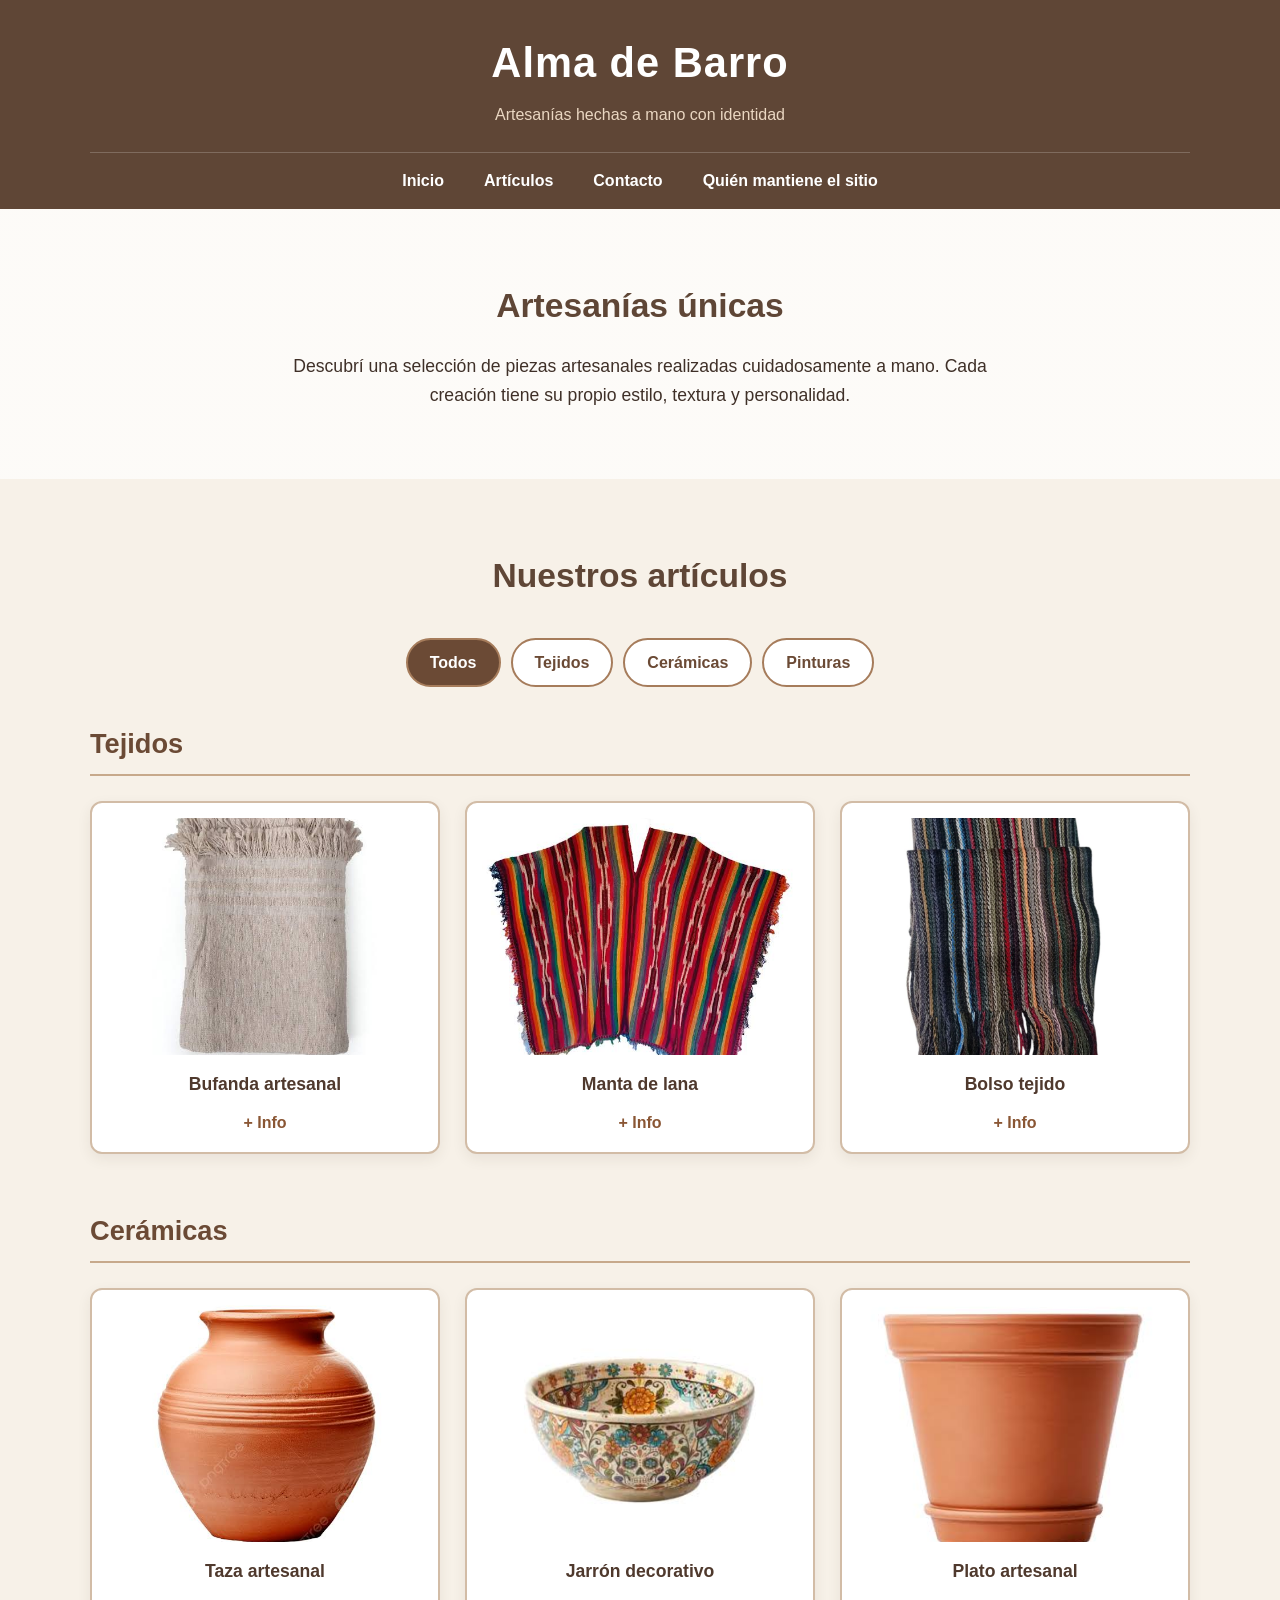
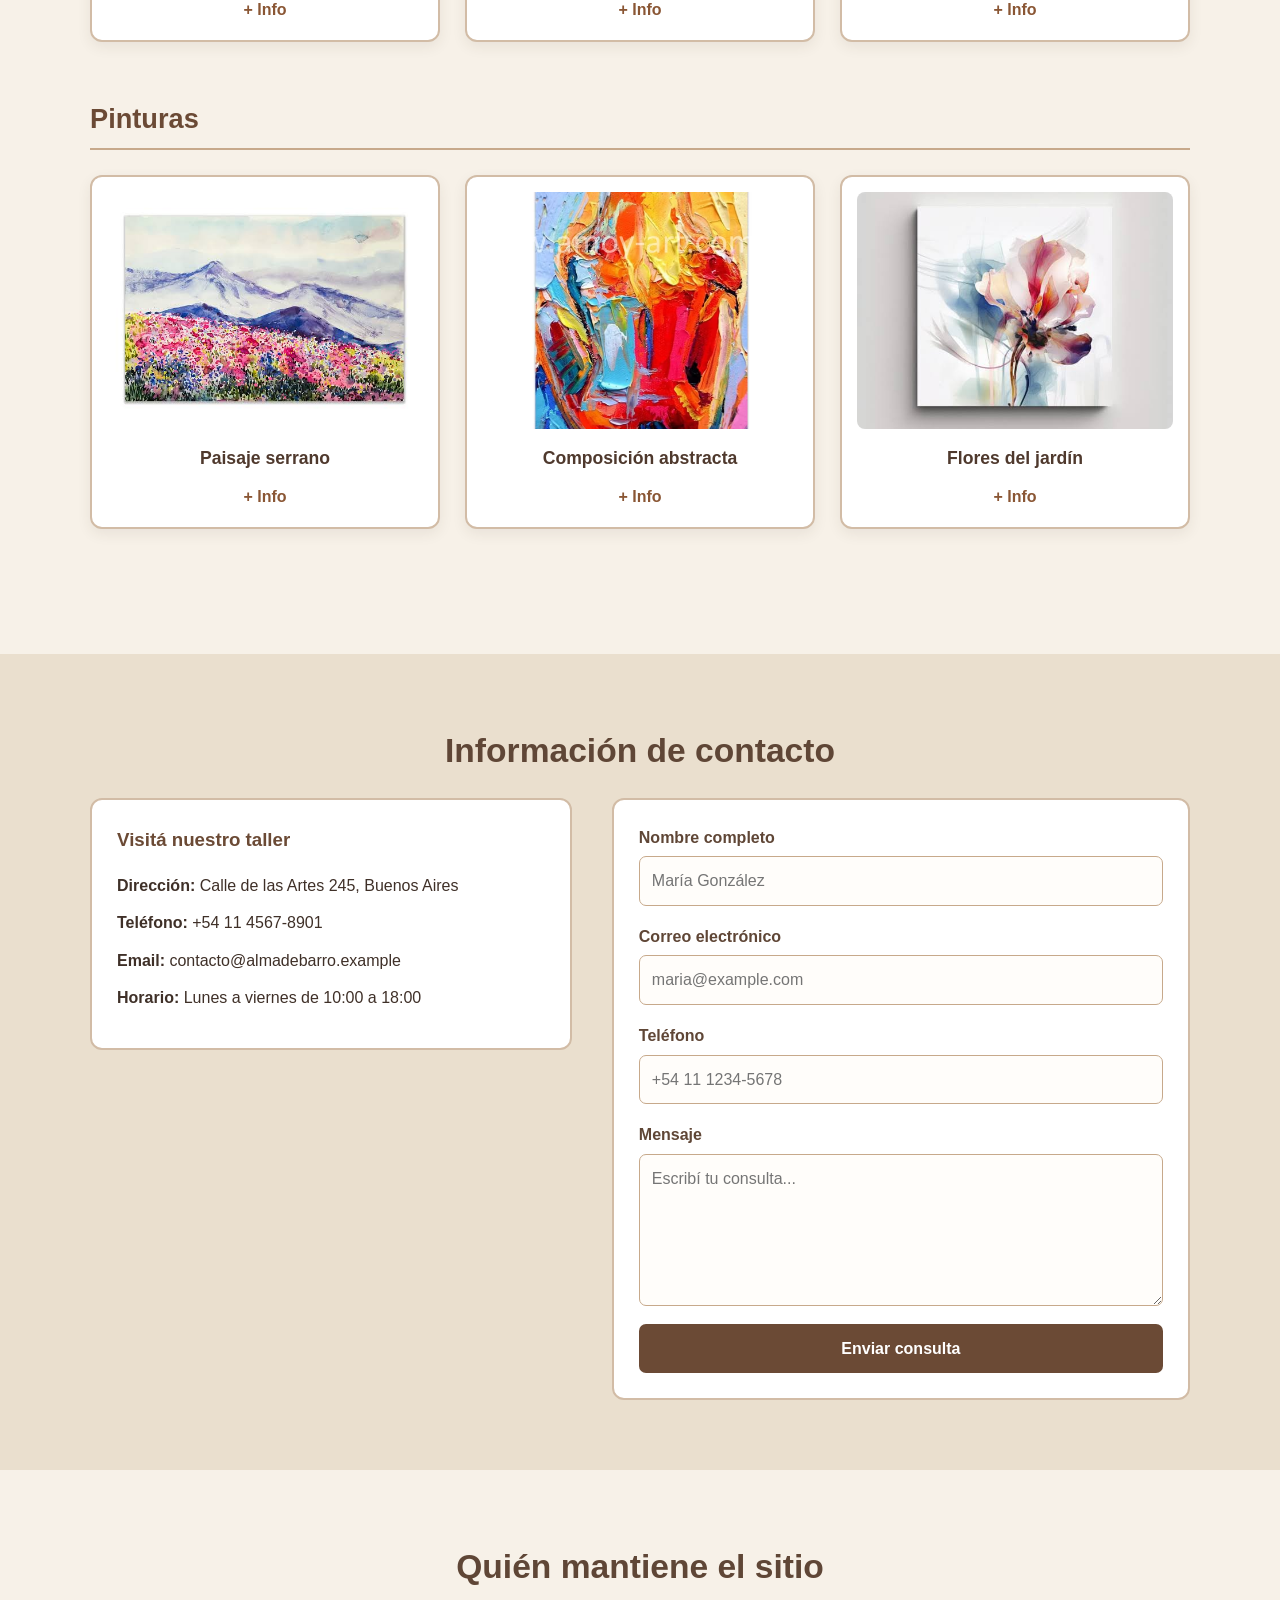
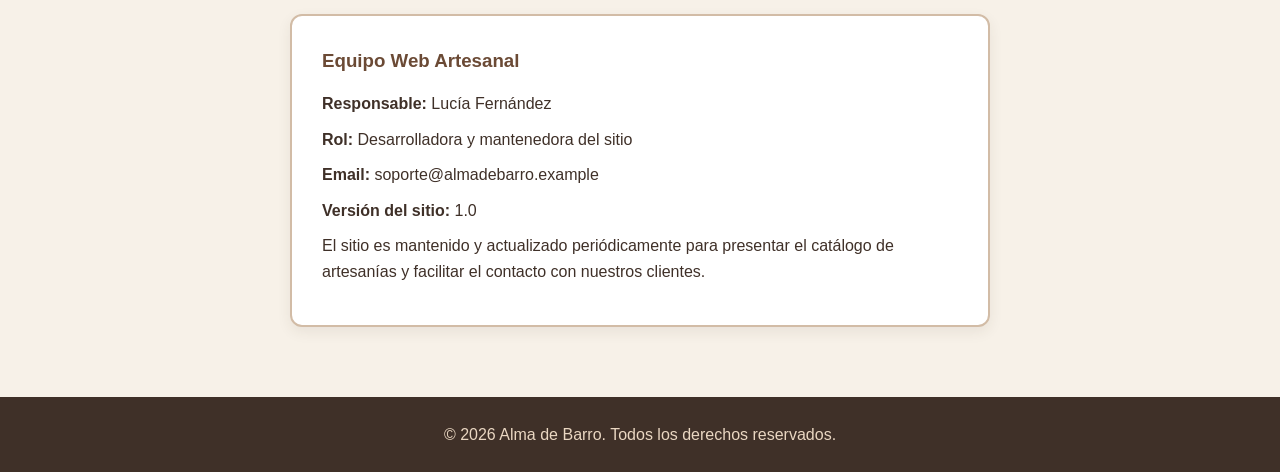
==== ChatGPT/index.html @ f94de30c "ADD: Dominio hecho con Chatgpt" ====
<!DOCTYPE html>
<html lang="es">
<head>
    <meta charset="UTF-8">
    <meta name="viewport" content="width=device-width, initial-scale=1.0">
    <meta
        name="description"
        content="Artesanías Alma de Barro - tejidos, cerámicas y pinturas artesanales."
    >
    <title>Alma de Barro | Artesanías</title>

    <!-- Hoja de estilos externa -->
    <link rel="stylesheet" href="estilosIA.css">
</head>

<body>

    <header class="encabezado">
        <div class="contenedor">
            <h1>Alma de Barro</h1>
            <p class="subtitulo">Artesanías hechas a mano con identidad</p>

            <nav class="navegacion" aria-label="Navegación principal">
                <ul>
                    <li><a href="#inicio">Inicio</a></li>
                    <li><a href="#articulos">Artículos</a></li>
                    <li><a href="#contacto">Contacto</a></li>
                    <li><a href="#mantenimiento">Quién mantiene el sitio</a></li>
                </ul>
            </nav>
        </div>
    </header>

    <main>

        <!-- INICIO -->
        <section id="inicio" class="seccion presentacion">
            <div class="contenedor">
                <h2>Artesanías únicas</h2>
                <p>
                    Descubrí una selección de piezas artesanales realizadas
                    cuidadosamente a mano. Cada creación tiene su propio estilo,
                    textura y personalidad.
                </p>
            </div>
        </section>

        <!-- ARTÍCULOS -->
        <section id="articulos" class="seccion catalogo">
            <div class="contenedor">

                <h2>Nuestros artículos</h2>

                <!-- Controles CSS -->
                <div class="selector-categorias">

                    <input
                        type="radio"
                        name="categoria"
                        id="categoria-todos"
                        checked
                    >
                    <label for="categoria-todos">Todos</label>

                    <input
                        type="radio"
                        name="categoria"
                        id="categoria-tejidos"
                    >
                    <label for="categoria-tejidos">Tejidos</label>

                    <input
                        type="radio"
                        name="categoria"
                        id="categoria-ceramicas"
                    >
                    <label for="categoria-ceramicas">Cerámicas</label>

                    <input
                        type="radio"
                        name="categoria"
                        id="categoria-pinturas"
                    >
                    <label for="categoria-pinturas">Pinturas</label>

                </div>

                <!-- TEJIDOS -->
                <div class="grupo-categoria categoria-tejidos">
                    <h3>Tejidos</h3>

                    <div class="grilla-articulos">

                        <article class="tarjeta-articulo">
                            <img
                                src="articulos/tejidos/articulo1.png"
                                alt="Bufanda artesanal tejida a mano"
                            >
                            <div class="contenido-tarjeta">
                                <h4>Bufanda artesanal</h4>
                                <a
                                    class="enlace-info"
                                    href="articulos/tejidos/articulo1.pdf"
                                    target="_blank"
                                >
                                    + Info
                                </a>
                            </div>
                        </article>

                        <article class="tarjeta-articulo">
                            <img
                                src="articulos/tejidos/articulo2.png"
                                alt="Manta artesanal tejida a mano"
                            >
                            <div class="contenido-tarjeta">
                                <h4>Manta de lana</h4>
                                <a
                                    class="enlace-info"
                                    href="articulos/tejidos/articulo2.pdf"
                                    target="_blank"
                                >
                                    + Info
                                </a>
                            </div>
                        </article>

                        <article class="tarjeta-articulo">
                            <img
                                src="articulos/tejidos/articulo3.png"
                                alt="Bolso artesanal tejido"
                            >
                            <div class="contenido-tarjeta">
                                <h4>Bolso tejido</h4>
                                <a
                                    class="enlace-info"
                                    href="articulos/tejidos/articulo3.pdf"
                                    target="_blank"
                                >
                                    + Info
                                </a>
                            </div>
                        </article>

                    </div>
                </div>

                <!-- CERÁMICAS -->
                <div class="grupo-categoria categoria-ceramicas">
                    <h3>Cerámicas</h3>

                    <div class="grilla-articulos">

                        <article class="tarjeta-articulo">
                            <img
                                src="articulos/ceramicas/articulo1.png"
                                alt="Taza de cerámica artesanal"
                            >
                            <div class="contenido-tarjeta">
                                <h4>Taza artesanal</h4>
                                <a
                                    class="enlace-info"
                                    href="articulos/ceramicas/articulo1.pdf"
                                    target="_blank"
                                >
                                    + Info
                                </a>
                            </div>
                        </article>

                        <article class="tarjeta-articulo">
                            <img
                                src="articulos/ceramicas/articulo2.png"
                                alt="Jarrón de cerámica artesanal"
                            >
                            <div class="contenido-tarjeta">
                                <h4>Jarrón decorativo</h4>
                                <a
                                    class="enlace-info"
                                    href="articulos/ceramicas/articulo2.pdf"
                                    target="_blank"
                                >
                                    + Info
                                </a>
                            </div>
                        </article>

                        <article class="tarjeta-articulo">
                            <img
                                src="articulos/ceramicas/articulo3.png"
                                alt="Plato de cerámica artesanal"
                            >
                            <div class="contenido-tarjeta">
                                <h4>Plato artesanal</h4>
                                <a
                                    class="enlace-info"
                                    href="articulos/ceramicas/articulo3.pdf"
                                    target="_blank"
                                >
                                    + Info
                                </a>
                            </div>
                        </article>

                    </div>
                </div>

                <!-- PINTURAS -->
                <div class="grupo-categoria categoria-pinturas">
                    <h3>Pinturas</h3>

                    <div class="grilla-articulos">

                        <article class="tarjeta-articulo">
                            <img
                                src="articulos/pinturas/articulo1.png"
                                alt="Pintura artesanal de paisaje"
                            >
                            <div class="contenido-tarjeta">
                                <h4>Paisaje serrano</h4>
                                <a
                                    class="enlace-info"
                                    href="articulos/pinturas/articulo1.pdf"
                                    target="_blank"
                                >
                                    + Info
                                </a>
                            </div>
                        </article>

                        <article class="tarjeta-articulo">
                            <img
                                src="articulos/pinturas/articulo2.png"
                                alt="Pintura artesanal abstracta"
                            >
                            <div class="contenido-tarjeta">
                                <h4>Composición abstracta</h4>
                                <a
                                    class="enlace-info"
                                    href="articulos/pinturas/articulo2.pdf"
                                    target="_blank"
                                >
                                    + Info
                                </a>
                            </div>
                        </article>

                        <article class="tarjeta-articulo">
                            <img
                                src="articulos/pinturas/articulo3.png"
                                alt="Pintura artesanal floral"
                            >
                            <div class="contenido-tarjeta">
                                <h4>Flores del jardín</h4>
                                <a
                                    class="enlace-info"
                                    href="articulos/pinturas/articulo3.pdf"
                                    target="_blank"
                                >
                                    + Info
                                </a>
                            </div>
                        </article>

                    </div>
                </div>

            </div>
        </section>

        <!-- CONTACTO -->
        <section id="contacto" class="seccion contacto">
            <div class="contenedor">

                <h2>Información de contacto</h2>

                <div class="contacto-contenido">

                    <div class="datos-contacto">
                        <h3>Visitá nuestro taller</h3>

                        <p>
                            <strong>Dirección:</strong>
                            Calle de las Artes 245, Buenos Aires
                        </p>

                        <p>
                            <strong>Teléfono:</strong>
                            +54 11 4567-8901
                        </p>

                        <p>
                            <strong>Email:</strong>
                            contacto@almadebarro.example
                        </p>

                        <p>
                            <strong>Horario:</strong>
                            Lunes a viernes de 10:00 a 18:00
                        </p>
                    </div>

                    <form class="formulario-contacto" action="#" method="post">

                        <div class="campo">
                            <label for="nombre">Nombre completo</label>
                            <input
                                type="text"
                                id="nombre"
                                name="nombre"
                                placeholder="María González"
                                required
                            >
                        </div>

                        <div class="campo">
                            <label for="email">Correo electrónico</label>
                            <input
                                type="email"
                                id="email"
                                name="email"
                                placeholder="maria@example.com"
                                required
                            >
                        </div>

                        <div class="campo">
                            <label for="telefono">Teléfono</label>
                            <input
                                type="tel"
                                id="telefono"
                                name="telefono"
                                placeholder="+54 11 1234-5678"
                            >
                        </div>

                        <div class="campo">
                            <label for="mensaje">Mensaje</label>
                            <textarea
                                id="mensaje"
                                name="mensaje"
                                rows="5"
                                placeholder="Escribí tu consulta..."
                                required
                            ></textarea>
                        </div>

                        <button type="submit">
                            Enviar consulta
                        </button>

                    </form>

                </div>

            </div>
        </section>

        <!-- MANTENIMIENTO -->
        <section id="mantenimiento" class="seccion mantenimiento">
            <div class="contenedor">

                <h2>Quién mantiene el sitio</h2>

                <div class="mantenimiento-card">

                    <h3>Equipo Web Artesanal</h3>

                    <p>
                        <strong>Responsable:</strong>
                        Lucía Fernández
                    </p>

                    <p>
                        <strong>Rol:</strong>
                        Desarrolladora y mantenedora del sitio
                    </p>

                    <p>
                        <strong>Email:</strong>
                        soporte@almadebarro.example
                    </p>

                    <p>
                        <strong>Versión del sitio:</strong>
                        1.0
                    </p>

                    <p>
                        El sitio es mantenido y actualizado periódicamente
                        para presentar el catálogo de artesanías y facilitar
                        el contacto con nuestros clientes.
                    </p>

                </div>

            </div>
        </section>

    </main>

    <footer class="pie">
        <div class="contenedor">
            <p>
                &copy; 2026 Alma de Barro. Todos los derechos reservados.
            </p>
        </div>
    </footer>

</body>
</html>
---- ChatGPT/estilosIA.css ----
/* =========================================================
   ESTILOS GENERALES
   ========================================================= */

* {
    box-sizing: border-box;
    margin: 0;
    padding: 0;
}

html {
    scroll-behavior: smooth;
}

body {
    font-family: Arial, Helvetica, sans-serif;
    line-height: 1.6;
    background-color: #f7f1e8;
    color: #3f3028;
}

img {
    display: block;
    width: 100%;
}

a {
    color: inherit;
}

.contenedor {
    width: min(1100px, 92%);
    margin: 0 auto;
}


/* =========================================================
   ENCABEZADO
   ========================================================= */

.encabezado {
    background: #5f4636;
    color: #ffffff;
    padding: 30px 0 0;
}

.encabezado h1 {
    font-size: 2.6rem;
    text-align: center;
    margin-bottom: 5px;
    letter-spacing: 1px;
}

.subtitulo {
    text-align: center;
    color: #ead7c2;
    margin-bottom: 25px;
}


/* =========================================================
   NAVEGACIÓN
   ========================================================= */

.navegacion {
    border-top: 1px solid rgba(255, 255, 255, 0.2);
}

.navegacion ul {
    display: flex;
    justify-content: center;
    flex-wrap: wrap;
    list-style: none;
}

.navegacion a {
    display: block;
    padding: 15px 20px;
    text-decoration: none;
    color: #ffffff;
    font-weight: bold;
    transition: background-color 0.2s ease;
}

.navegacion a:hover,
.navegacion a:focus {
    background-color: #80624d;
}


/* =========================================================
   SECCIONES
   ========================================================= */

.seccion {
    padding: 70px 0;
}

.seccion h2 {
    text-align: center;
    font-size: 2.1rem;
    margin-bottom: 20px;
    color: #5f4636;
}


/* =========================================================
   PRESENTACIÓN
   ========================================================= */

.presentacion {
    background:
        linear-gradient(
            rgba(255, 255, 255, 0.70),
            rgba(255, 255, 255, 0.70)
        );
    text-align: center;
}

.presentacion p {
    max-width: 720px;
    margin: 0 auto;
    font-size: 1.1rem;
}


/* =========================================================
   SELECTOR DE CATEGORÍAS
   ========================================================= */

.selector-categorias {
    display: flex;
    justify-content: center;
    flex-wrap: wrap;
    gap: 10px;
    margin: 35px 0;
}

.selector-categorias input {
    position: absolute;
    opacity: 0;
    pointer-events: none;
}

.selector-categorias label {
    display: inline-block;
    padding: 10px 22px;
    border: 2px solid #a67c5b;
    border-radius: 999px;
    color: #6b4a35;
    background-color: #ffffff;
    cursor: pointer;
    font-weight: bold;
    transition:
        background-color 0.2s ease,
        color 0.2s ease;
}

.selector-categorias label:hover,
.selector-categorias label:focus {
    background-color: #ead7c2;
}


/* Estado seleccionado */

#categoria-todos:checked + label,
#categoria-tejidos:checked + label,
#categoria-ceramicas:checked + label,
#categoria-pinturas:checked + label {
    background-color: #6b4a35;
    color: #ffffff;
}


/* =========================================================
   VISIBILIDAD DE CATEGORÍAS
   ========================================================= */

/*
   Por defecto se muestran todas las categorías.
*/

.grupo-categoria {
    display: block;
    margin-bottom: 55px;
}

/*
   Al elegir TEJIDOS:
   ocultamos las demás categorías.
*/

#categoria-tejidos:checked
    ~ .grupo-categoria:not(.categoria-tejidos) {
    display: none;
}

/*
   Al elegir CERÁMICAS:
   ocultamos las demás categorías.
*/

#categoria-ceramicas:checked
    ~ .grupo-categoria:not(.categoria-ceramicas) {
    display: none;
}

/*
   Al elegir PINTURAS:
   ocultamos las demás categorías.
*/

#categoria-pinturas:checked
    ~ .grupo-categoria:not(.categoria-pinturas) {
    display: none;
}


/* =========================================================
   TÍTULO DE CATEGORÍA
   ========================================================= */

.grupo-categoria h3 {
    font-size: 1.7rem;
    color: #6b4a35;
    border-bottom: 2px solid #c7a98b;
    margin-bottom: 25px;
    padding-bottom: 8px;
}


/* =========================================================
   GRILLA DE ARTÍCULOS
   ========================================================= */

.grilla-articulos {
    display: grid;
    grid-template-columns: repeat(3, 1fr);
    gap: 25px;
}


/* =========================================================
   TARJETAS
   ========================================================= */

.tarjeta-articulo {
    background-color: #ffffff;
    border: 2px solid #d2bca6;
    border-radius: 12px;
    padding: 15px;
    overflow: hidden;
    box-shadow: 0 5px 14px rgba(63, 48, 40, 0.08);
    transition:
        transform 0.2s ease,
        box-shadow 0.2s ease;
}

.tarjeta-articulo:hover {
    transform: translateY(-4px);
    box-shadow: 0 9px 20px rgba(63, 48, 40, 0.15);
}

.tarjeta-articulo img {
    aspect-ratio: 4 / 3;
    object-fit: cover;
    border-radius: 8px;
    margin-bottom: 15px;
    background-color: #eee2d4;
}

.contenido-tarjeta {
    text-align: center;
}

.contenido-tarjeta h4 {
    font-size: 1.1rem;
    margin-bottom: 12px;
    color: #4f392d;
}


/* =========================================================
   ENLACE + INFO
   ========================================================= */

.enlace-info {
    display: inline-block;
    color: #8a5634;
    font-weight: bold;
    text-decoration: none;
    border-bottom: 2px solid transparent;
}

.enlace-info:hover,
.enlace-info:focus {
    color: #5f3720;
    border-bottom-color: #5f3720;
}


/* =========================================================
   CONTACTO
   ========================================================= */

.contacto {
    background-color: #eadfce;
}

.contacto-contenido {
    display: grid;
    grid-template-columns: 1fr 1.2fr;
    gap: 40px;
    align-items: start;
}

.datos-contacto,
.formulario-contacto {
    background-color: #ffffff;
    border: 2px solid #d2bca6;
    border-radius: 12px;
    padding: 25px;
}

.datos-contacto h3 {
    margin-bottom: 18px;
    color: #6b4a35;
}

.datos-contacto p {
    margin-bottom: 12px;
}


/* =========================================================
   FORMULARIO
   ========================================================= */

.formulario-contacto {
    display: flex;
    flex-direction: column;
    gap: 18px;
}

.campo {
    display: flex;
    flex-direction: column;
}

.campo label {
    font-weight: bold;
    margin-bottom: 6px;
    color: #5f4636;
}

.campo input,
.campo textarea {
    width: 100%;
    border: 1px solid #c7a98b;
    border-radius: 7px;
    padding: 11px 12px;
    font: inherit;
    color: #3f3028;
    background-color: #fffdfa;
}

.campo input:focus,
.campo textarea:focus {
    outline: 2px solid #a67c5b;
    outline-offset: 1px;
}

.campo textarea {
    resize: vertical;
}

.formulario-contacto button {
    border: none;
    border-radius: 7px;
    padding: 12px 20px;
    background-color: #6b4a35;
    color: #ffffff;
    font: inherit;
    font-weight: bold;
    cursor: pointer;
}

.formulario-contacto button:hover,
.formulario-contacto button:focus {
    background-color: #4f392d;
}


/* =========================================================
   MANTENIMIENTO
   ========================================================= */

.mantenimiento-card {
    max-width: 700px;
    margin: 0 auto;
    background-color: #ffffff;
    border: 2px solid #d2bca6;
    border-radius: 12px;
    padding: 30px;
    box-shadow: 0 5px 14px rgba(63, 48, 40, 0.08);
}

.mantenimiento-card h3 {
    color: #6b4a35;
    margin-bottom: 15px;
}

.mantenimiento-card p {
    margin-bottom: 10px;
}


/* =========================================================
   PIE DE PÁGINA
   ========================================================= */

.pie {
    background-color: #3f3028;
    color: #ead7c2;
    text-align: center;
    padding: 25px 0;
}


/* =========================================================
   RESPONSIVE - TABLETS
   ========================================================= */

@media (max-width: 850px) {

    .grilla-articulos {
        grid-template-columns: repeat(2, 1fr);
    }

    .contacto-contenido {
        grid-template-columns: 1fr;
    }

}


/* =========================================================
   RESPONSIVE - CELULARES
   ========================================================= */

@media (max-width: 600px) {

    .encabezado h1 {
        font-size: 2rem;
    }

    .navegacion ul {
        flex-direction: column;
        align-items: stretch;
    }

    .navegacion a {
        text-align: center;
        border-bottom: 1px solid rgba(255, 255, 255, 0.1);
    }

    .seccion {
        padding: 50px 0;
    }

    .seccion h2 {
        font-size: 1.7rem;
    }

    .grilla-articulos {
        grid-template-columns: 1fr;
    }

    .selector-categorias {
        flex-direction: column;
        align-items: stretch;
    }

    .selector-categorias label {
        text-align: center;
    }

    .contacto-contenido {
        gap: 25px;
    }

}
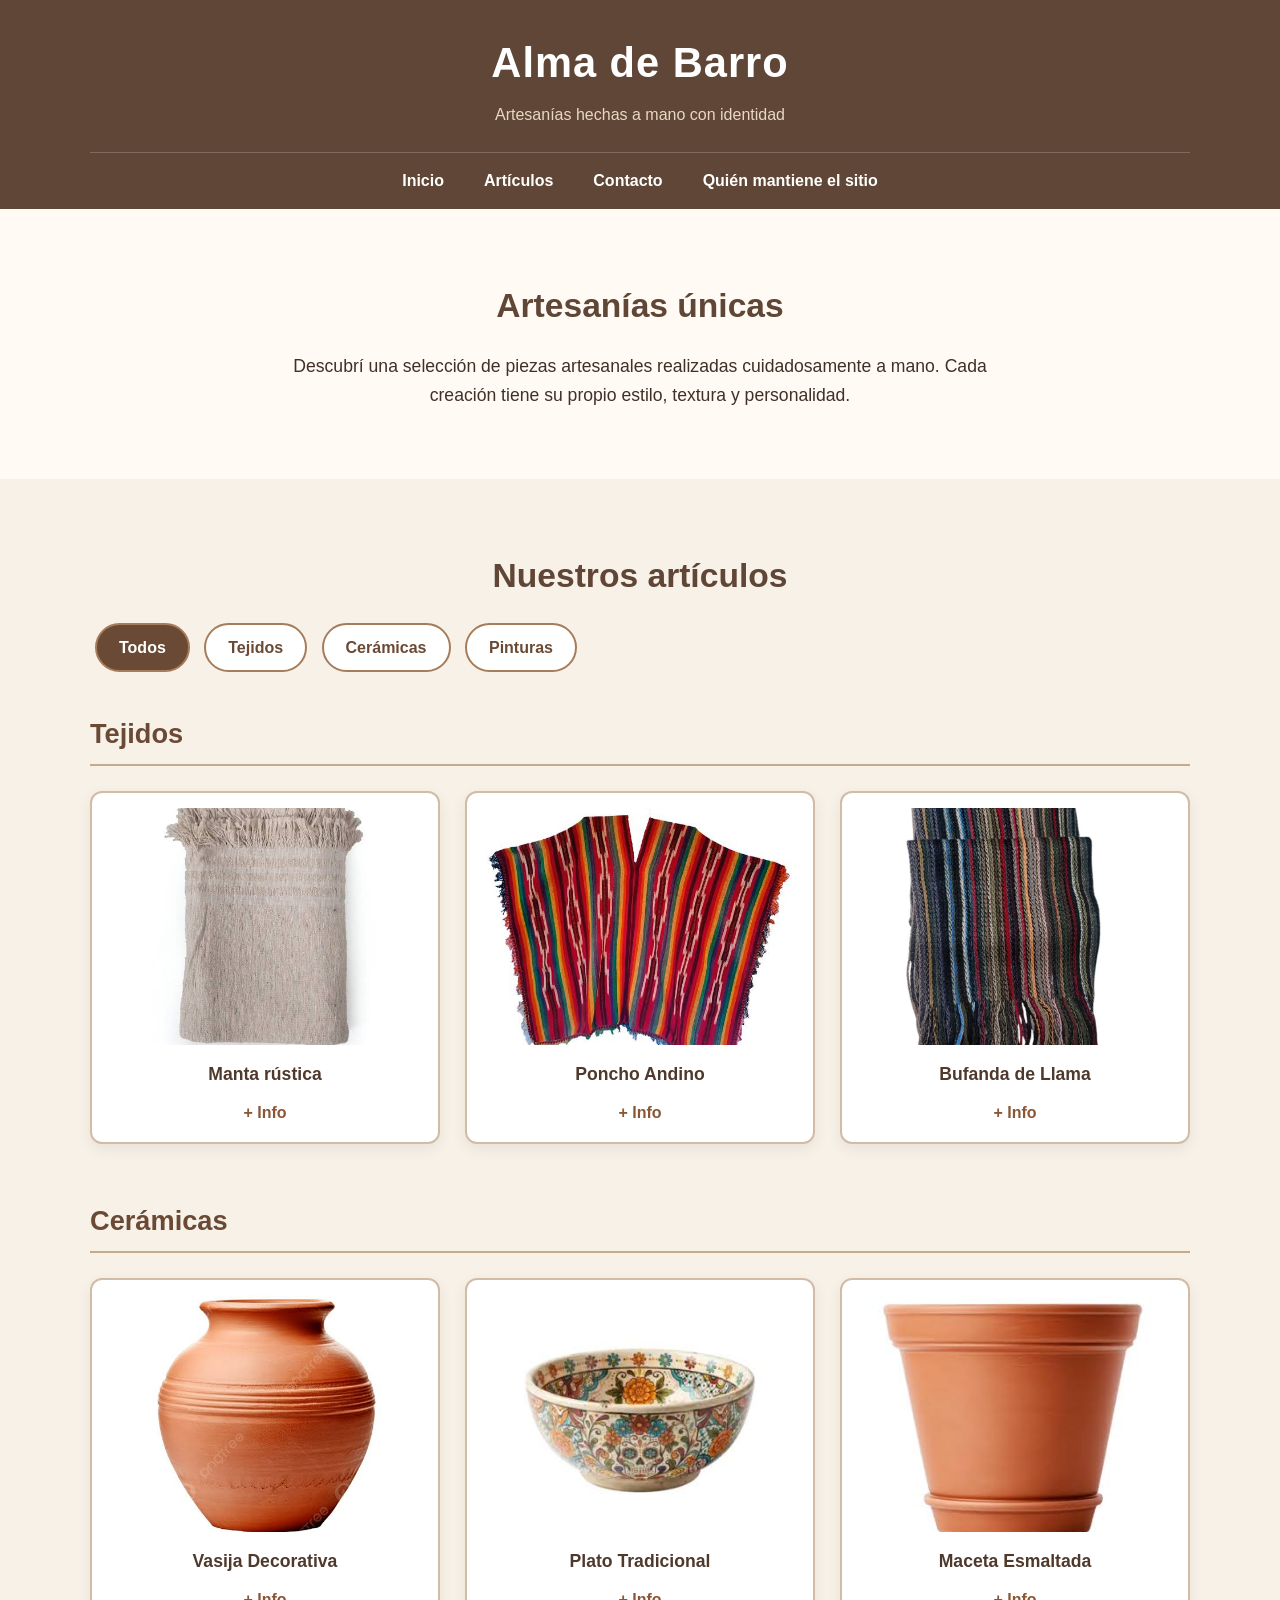
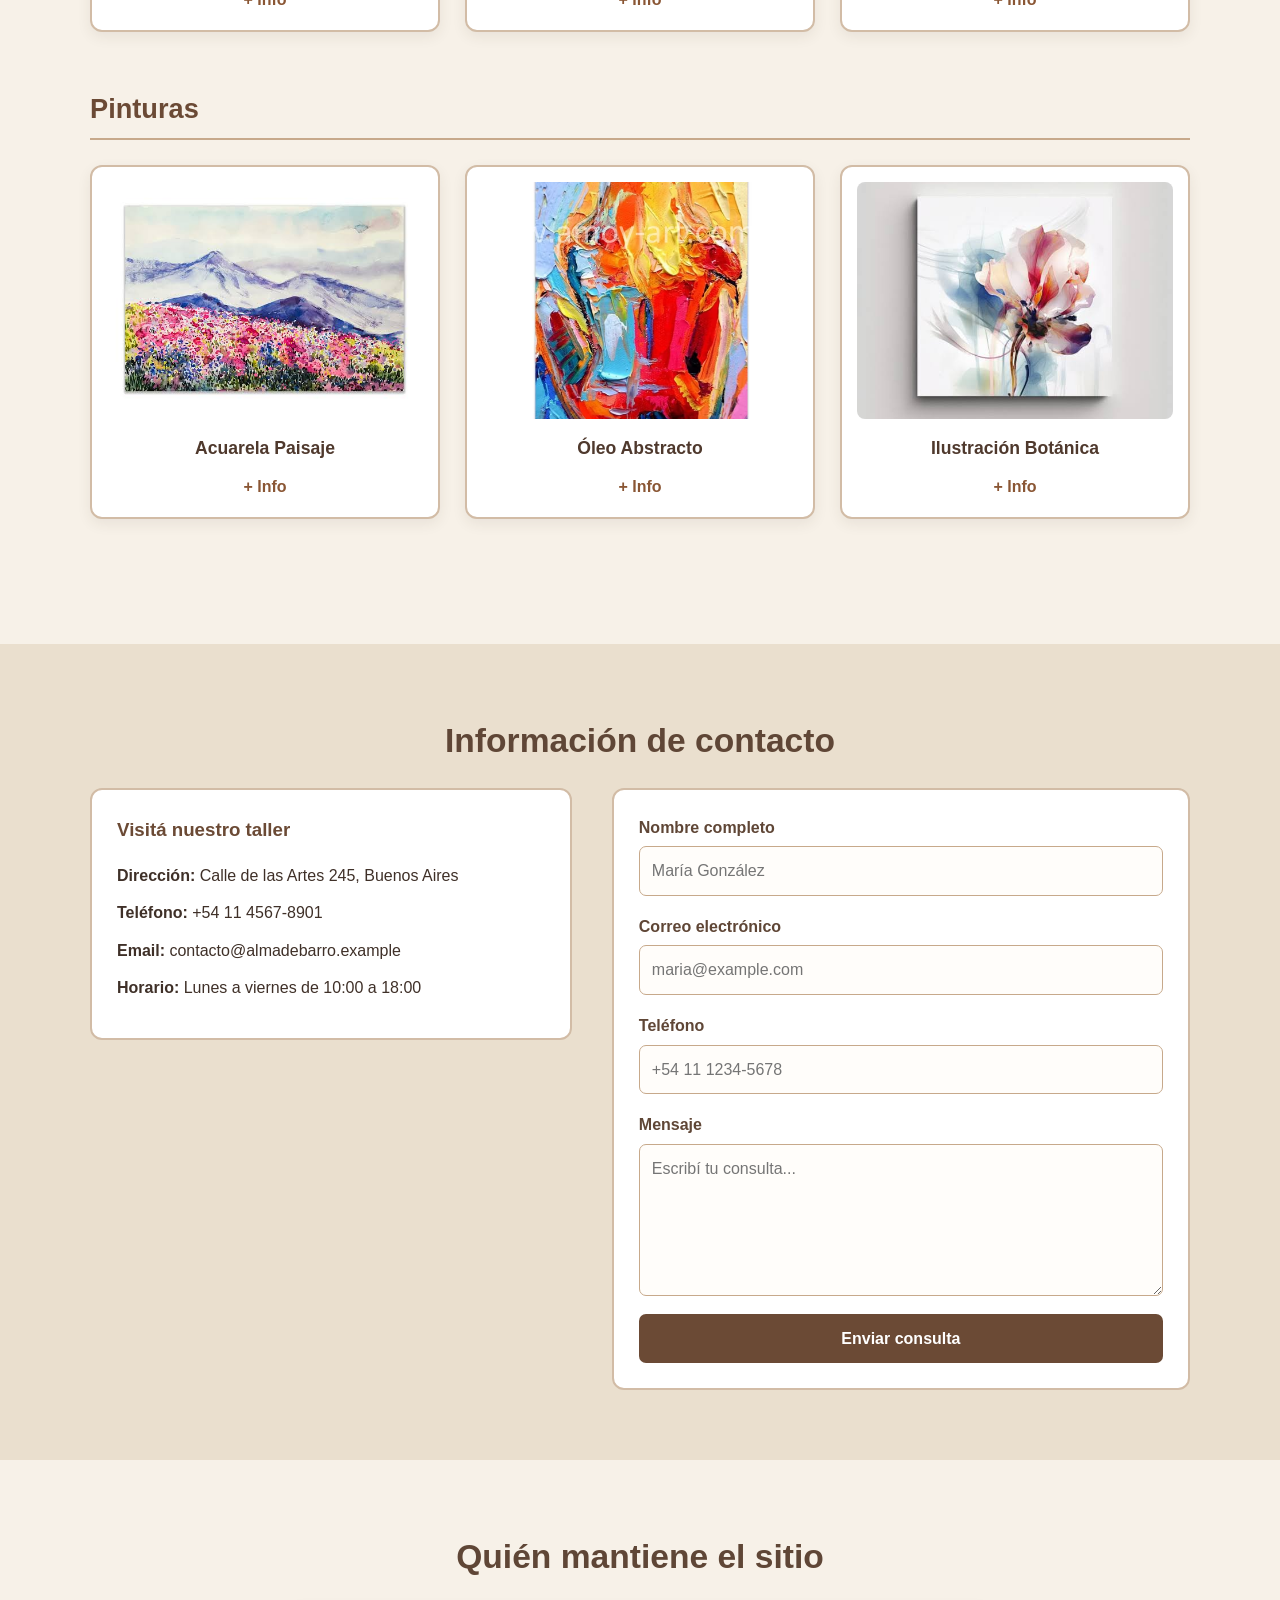
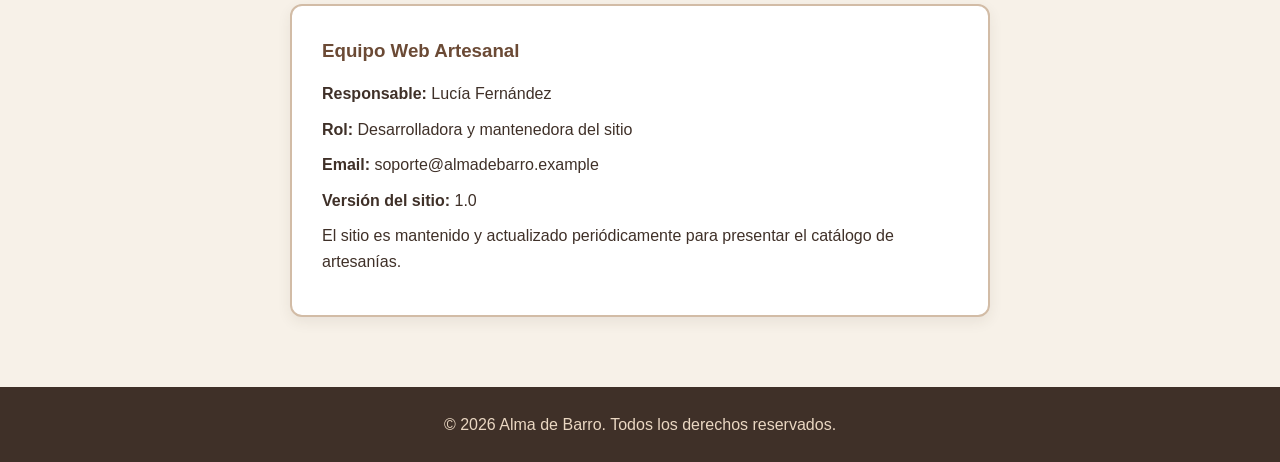
==== commit 9a09703a: "MOD: Correccion en código ChatGPT" ====
--- a/ChatGPT/index.html
+++ b/ChatGPT/index.html
@@ -5,11 +5,9 @@
     <meta name="viewport" content="width=device-width, initial-scale=1.0">
     <meta
         name="description"
-        content="Artesanías Alma de Barro - tejidos, cerámicas y pinturas artesanales."
+        content="Alma de Barro - artesanías en tejidos, cerámicas y pinturas."
     >
     <title>Alma de Barro | Artesanías</title>
-
-    <!-- Hoja de estilos externa -->
     <link rel="stylesheet" href="estilosIA.css">
 </head>
 
@@ -33,7 +31,6 @@
 
     <main>
 
-        <!-- INICIO -->
         <section id="inicio" class="seccion presentacion">
             <div class="contenedor">
                 <h2>Artesanías únicas</h2>
@@ -45,59 +42,74 @@
             </div>
         </section>
 
-        <!-- ARTÍCULOS -->
         <section id="articulos" class="seccion catalogo">
             <div class="contenedor">
 
                 <h2>Nuestros artículos</h2>
 
-                <!-- Controles CSS -->
-                <div class="selector-categorias">
-
-                    <input
-                        type="radio"
-                        name="categoria"
-                        id="categoria-todos"
-                        checked
-                    >
-                    <label for="categoria-todos">Todos</label>
-
-                    <input
-                        type="radio"
-                        name="categoria"
-                        id="categoria-tejidos"
-                    >
-                    <label for="categoria-tejidos">Tejidos</label>
-
-                    <input
-                        type="radio"
-                        name="categoria"
-                        id="categoria-ceramicas"
-                    >
-                    <label for="categoria-ceramicas">Cerámicas</label>
-
-                    <input
-                        type="radio"
-                        name="categoria"
-                        id="categoria-pinturas"
-                    >
-                    <label for="categoria-pinturas">Pinturas</label>
-
-                </div>
-
-                <!-- TEJIDOS -->
+                <!--
+                    RADIO BUTTON HACK CLÁSICO
+
+                    Importante:
+                    Los radio buttons y los grupos de categorías están
+                    al mismo nivel dentro del mismo contenedor.
+
+                    El selector CSS "~" puede así seleccionar los grupos
+                    que aparecen DESPUÉS del radio seleccionado.
+                -->
+
+                <input
+                    type="radio"
+                    name="categoria-filtro"
+                    id="filtro-todos"
+                    class="filtro-radio"
+                    checked
+                >
+                <label for="filtro-todos" class="filtro-label filtro-todos-label">
+                    Todos
+                </label>
+
+                <input
+                    type="radio"
+                    name="categoria-filtro"
+                    id="filtro-tejidos"
+                    class="filtro-radio"
+                >
+                <label for="filtro-tejidos" class="filtro-label">
+                    Tejidos
+                </label>
+
+                <input
+                    type="radio"
+                    name="categoria-filtro"
+                    id="filtro-ceramicas"
+                    class="filtro-radio"
+                >
+                <label for="filtro-ceramicas" class="filtro-label">
+                    Cerámicas
+                </label>
+
+                <input
+                    type="radio"
+                    name="categoria-filtro"
+                    id="filtro-pinturas"
+                    class="filtro-radio"
+                >
+                <label for="filtro-pinturas" class="filtro-label">
+                    Pinturas
+                </label>
+
                 <div class="grupo-categoria categoria-tejidos">
                     <h3>Tejidos</h3>
 
                     <div class="grilla-articulos">
-
                         <article class="tarjeta-articulo">
                             <img
                                 src="articulos/tejidos/articulo1.png"
-                                alt="Bufanda artesanal tejida a mano"
-                            >
-                            <div class="contenido-tarjeta">
-                                <h4>Bufanda artesanal</h4>
+                                alt="Manta de lana"
+                            >
+                            <div class="contenido-tarjeta">
+                                <h4>Manta rústica</h4>
                                 <a
                                     class="enlace-info"
                                     href="articulos/tejidos/articulo1.pdf"
@@ -111,10 +123,10 @@
                         <article class="tarjeta-articulo">
                             <img
                                 src="articulos/tejidos/articulo2.png"
-                                alt="Manta artesanal tejida a mano"
-                            >
-                            <div class="contenido-tarjeta">
-                                <h4>Manta de lana</h4>
+                                alt="Poncho andino"
+                            >
+                            <div class="contenido-tarjeta">
+                                <h4>Poncho Andino</h4>
                                 <a
                                     class="enlace-info"
                                     href="articulos/tejidos/articulo2.pdf"
@@ -128,10 +140,10 @@
                         <article class="tarjeta-articulo">
                             <img
                                 src="articulos/tejidos/articulo3.png"
-                                alt="Bolso artesanal tejido"
-                            >
-                            <div class="contenido-tarjeta">
-                                <h4>Bolso tejido</h4>
+                                alt="Bufanda artesanal"
+                            >
+                            <div class="contenido-tarjeta">
+                                <h4>Bufanda de Llama</h4>
                                 <a
                                     class="enlace-info"
                                     href="articulos/tejidos/articulo3.pdf"
@@ -141,23 +153,20 @@
                                 </a>
                             </div>
                         </article>
-
                     </div>
                 </div>
 
-                <!-- CERÁMICAS -->
                 <div class="grupo-categoria categoria-ceramicas">
                     <h3>Cerámicas</h3>
 
                     <div class="grilla-articulos">
-
                         <article class="tarjeta-articulo">
                             <img
                                 src="articulos/ceramicas/articulo1.png"
-                                alt="Taza de cerámica artesanal"
-                            >
-                            <div class="contenido-tarjeta">
-                                <h4>Taza artesanal</h4>
+                                alt="Vasija de barro"
+                            >
+                            <div class="contenido-tarjeta">
+                                <h4>Vasija Decorativa</h4>
                                 <a
                                     class="enlace-info"
                                     href="articulos/ceramicas/articulo1.pdf"
@@ -171,10 +180,10 @@
                         <article class="tarjeta-articulo">
                             <img
                                 src="articulos/ceramicas/articulo2.png"
-                                alt="Jarrón de cerámica artesanal"
-                            >
-                            <div class="contenido-tarjeta">
-                                <h4>Jarrón decorativo</h4>
+                                alt="Plato pintado"
+                            >
+                            <div class="contenido-tarjeta">
+                                <h4>Plato Tradicional</h4>
                                 <a
                                     class="enlace-info"
                                     href="articulos/ceramicas/articulo2.pdf"
@@ -188,10 +197,10 @@
                         <article class="tarjeta-articulo">
                             <img
                                 src="articulos/ceramicas/articulo3.png"
-                                alt="Plato de cerámica artesanal"
-                            >
-                            <div class="contenido-tarjeta">
-                                <h4>Plato artesanal</h4>
+                                alt="Maceta esmaltada"
+                            >
+                            <div class="contenido-tarjeta">
+                                <h4>Maceta Esmaltada</h4>
                                 <a
                                     class="enlace-info"
                                     href="articulos/ceramicas/articulo3.pdf"
@@ -201,23 +210,20 @@
                                 </a>
                             </div>
                         </article>
-
                     </div>
                 </div>
 
-                <!-- PINTURAS -->
                 <div class="grupo-categoria categoria-pinturas">
                     <h3>Pinturas</h3>
 
                     <div class="grilla-articulos">
-
                         <article class="tarjeta-articulo">
                             <img
                                 src="articulos/pinturas/articulo1.png"
-                                alt="Pintura artesanal de paisaje"
-                            >
-                            <div class="contenido-tarjeta">
-                                <h4>Paisaje serrano</h4>
+                                alt="Cuadro paisaje"
+                            >
+                            <div class="contenido-tarjeta">
+                                <h4>Acuarela Paisaje</h4>
                                 <a
                                     class="enlace-info"
                                     href="articulos/pinturas/articulo1.pdf"
@@ -231,10 +237,10 @@
                         <article class="tarjeta-articulo">
                             <img
                                 src="articulos/pinturas/articulo2.png"
-                                alt="Pintura artesanal abstracta"
-                            >
-                            <div class="contenido-tarjeta">
-                                <h4>Composición abstracta</h4>
+                                alt="Retrato al óleo"
+                            >
+                            <div class="contenido-tarjeta">
+                                <h4>Óleo Abstracto</h4>
                                 <a
                                     class="enlace-info"
                                     href="articulos/pinturas/articulo2.pdf"
@@ -248,10 +254,10 @@
                         <article class="tarjeta-articulo">
                             <img
                                 src="articulos/pinturas/articulo3.png"
-                                alt="Pintura artesanal floral"
-                            >
-                            <div class="contenido-tarjeta">
-                                <h4>Flores del jardín</h4>
+                                alt="Arte botánico"
+                            >
+                            <div class="contenido-tarjeta">
+                                <h4>Ilustración Botánica</h4>
                                 <a
                                     class="enlace-info"
                                     href="articulos/pinturas/articulo3.pdf"
@@ -261,21 +267,17 @@
                                 </a>
                             </div>
                         </article>
-
                     </div>
                 </div>
 
             </div>
         </section>
 
-        <!-- CONTACTO -->
         <section id="contacto" class="seccion contacto">
             <div class="contenedor">
-
                 <h2>Información de contacto</h2>
 
                 <div class="contacto-contenido">
-
                     <div class="datos-contacto">
                         <h3>Visitá nuestro taller</h3>
 
@@ -283,17 +285,14 @@
                             <strong>Dirección:</strong>
                             Calle de las Artes 245, Buenos Aires
                         </p>
-
                         <p>
                             <strong>Teléfono:</strong>
                             +54 11 4567-8901
                         </p>
-
                         <p>
                             <strong>Email:</strong>
                             contacto@almadebarro.example
                         </p>
-
                         <p>
                             <strong>Horario:</strong>
                             Lunes a viernes de 10:00 a 18:00
@@ -301,7 +300,6 @@
                     </div>
 
                     <form class="formulario-contacto" action="#" method="post">
-
                         <div class="campo">
                             <label for="nombre">Nombre completo</label>
                             <input
@@ -345,55 +343,38 @@
                             ></textarea>
                         </div>
 
-                        <button type="submit">
-                            Enviar consulta
-                        </button>
-
+                        <button type="submit">Enviar consulta</button>
                     </form>
-
-                </div>
-
+                </div>
             </div>
         </section>
 
-        <!-- MANTENIMIENTO -->
         <section id="mantenimiento" class="seccion mantenimiento">
             <div class="contenedor">
-
                 <h2>Quién mantiene el sitio</h2>
 
                 <div class="mantenimiento-card">
-
                     <h3>Equipo Web Artesanal</h3>
-
                     <p>
                         <strong>Responsable:</strong>
                         Lucía Fernández
                     </p>
-
                     <p>
                         <strong>Rol:</strong>
                         Desarrolladora y mantenedora del sitio
                     </p>
-
                     <p>
                         <strong>Email:</strong>
                         soporte@almadebarro.example
                     </p>
-
-                    <p>
-                        <strong>Versión del sitio:</strong>
-                        1.0
-                    </p>
-
+                    <p>
+                        <strong>Versión del sitio:</strong> 1.0
+                    </p>
                     <p>
                         El sitio es mantenido y actualizado periódicamente
-                        para presentar el catálogo de artesanías y facilitar
-                        el contacto con nuestros clientes.
-                    </p>
-
-                </div>
-
+                        para presentar el catálogo de artesanías.
+                    </p>
+                </div>
             </div>
         </section>
 
@@ -401,11 +382,9 @@
 
     <footer class="pie">
         <div class="contenedor">
-            <p>
-                &copy; 2026 Alma de Barro. Todos los derechos reservados.
-            </p>
+            <p>&copy; 2026 Alma de Barro. Todos los derechos reservados.</p>
         </div>
     </footer>
 
 </body>
-</html>+</html>
--- a/ChatGPT/estilosIA.css
+++ b/ChatGPT/estilosIA.css
@@ -109,12 +109,8 @@
    ========================================================= */
 
 .presentacion {
-    background:
-        linear-gradient(
-            rgba(255, 255, 255, 0.70),
-            rgba(255, 255, 255, 0.70)
-        );
-    text-align: center;
+    text-align: center;
+    background-color: #fffaf4;
 }
 
 .presentacion p {
@@ -125,101 +121,106 @@
 
 
 /* =========================================================
-   SELECTOR DE CATEGORÍAS
-   ========================================================= */
-
-.selector-categorias {
-    display: flex;
-    justify-content: center;
-    flex-wrap: wrap;
-    gap: 10px;
-    margin: 35px 0;
-}
-
-.selector-categorias input {
+   RADIO BUTTON HACK CLÁSICO
+   ========================================================= */
+
+/*
+   Los radio buttons se mantienen en el HTML como estado.
+   Se ocultan visualmente y los <label> funcionan como botones.
+
+   Lo importante para el hack es que los radios y los
+   .grupo-categoria sean hermanos directos dentro del mismo
+   contenedor (.contenedor).
+*/
+
+.filtro-radio {
     position: absolute;
     opacity: 0;
     pointer-events: none;
 }
 
-.selector-categorias label {
+.filtro-label {
     display: inline-block;
     padding: 10px 22px;
+    margin: 0 5px 10px;
     border: 2px solid #a67c5b;
     border-radius: 999px;
     color: #6b4a35;
     background-color: #ffffff;
     cursor: pointer;
     font-weight: bold;
-    transition:
-        background-color 0.2s ease,
-        color 0.2s ease;
-}
-
-.selector-categorias label:hover,
-.selector-categorias label:focus {
+    transition: background-color 0.2s ease, color 0.2s ease;
+}
+
+.filtro-label:hover,
+.filtro-label:focus {
     background-color: #ead7c2;
 }
 
-
-/* Estado seleccionado */
-
-#categoria-todos:checked + label,
-#categoria-tejidos:checked + label,
-#categoria-ceramicas:checked + label,
-#categoria-pinturas:checked + label {
+/* Estado visual de los radios seleccionados */
+
+#filtro-todos:checked + .filtro-todos-label,
+#filtro-tejidos:checked + .filtro-label,
+#filtro-ceramicas:checked + .filtro-label,
+#filtro-pinturas:checked + .filtro-label {
     background-color: #6b4a35;
     color: #ffffff;
 }
 
-
-/* =========================================================
-   VISIBILIDAD DE CATEGORÍAS
-   ========================================================= */
-
 /*
-   Por defecto se muestran todas las categorías.
+   FILTRADO
+
+   El operador "~" selecciona los hermanos posteriores.
+
+   Si está seleccionado "Tejidos":
+   - se ocultan Cerámicas
+   - se ocultan Pinturas
+   - Tejidos permanece visible
+
+   Si está seleccionado "Cerámicas":
+   - se ocultan Tejidos
+   - se ocultan Pinturas
+   - Cerámicas permanece visible
+
+   Si está seleccionado "Pinturas":
+   - se ocultan Tejidos
+   - se ocultan Cerámicas
+   - Pinturas permanece visible
+
+   "Todos" no tiene ninguna regla que oculte categorías.
 */
+
+/* TEJIDOS */
+
+#filtro-tejidos:checked ~ .categoria-ceramicas,
+#filtro-tejidos:checked ~ .categoria-pinturas {
+    display: none;
+}
+
+/* CERÁMICAS */
+
+#filtro-ceramicas:checked ~ .categoria-tejidos,
+#filtro-ceramicas:checked ~ .categoria-pinturas {
+    display: none;
+}
+
+/* PINTURAS */
+
+#filtro-pinturas:checked ~ .categoria-tejidos,
+#filtro-pinturas:checked ~ .categoria-ceramicas {
+    display: none;
+}
+
+
+/* =========================================================
+   GRUPOS Y ARTÍCULOS
+   ========================================================= */
 
 .grupo-categoria {
     display: block;
+    margin-top: 30px;
     margin-bottom: 55px;
 }
-
-/*
-   Al elegir TEJIDOS:
-   ocultamos las demás categorías.
-*/
-
-#categoria-tejidos:checked
-    ~ .grupo-categoria:not(.categoria-tejidos) {
-    display: none;
-}
-
-/*
-   Al elegir CERÁMICAS:
-   ocultamos las demás categorías.
-*/
-
-#categoria-ceramicas:checked
-    ~ .grupo-categoria:not(.categoria-ceramicas) {
-    display: none;
-}
-
-/*
-   Al elegir PINTURAS:
-   ocultamos las demás categorías.
-*/
-
-#categoria-pinturas:checked
-    ~ .grupo-categoria:not(.categoria-pinturas) {
-    display: none;
-}
-
-
-/* =========================================================
-   TÍTULO DE CATEGORÍA
-   ========================================================= */
 
 .grupo-categoria h3 {
     font-size: 1.7rem;
@@ -228,11 +229,6 @@
     margin-bottom: 25px;
     padding-bottom: 8px;
 }
-
-
-/* =========================================================
-   GRILLA DE ARTÍCULOS
-   ========================================================= */
 
 .grilla-articulos {
     display: grid;
@@ -252,9 +248,7 @@
     padding: 15px;
     overflow: hidden;
     box-shadow: 0 5px 14px rgba(63, 48, 40, 0.08);
-    transition:
-        transform 0.2s ease,
-        box-shadow 0.2s ease;
+    transition: transform 0.2s ease, box-shadow 0.2s ease;
 }
 
 .tarjeta-articulo:hover {
@@ -433,7 +427,6 @@
    ========================================================= */
 
 @media (max-width: 850px) {
-
     .grilla-articulos {
         grid-template-columns: repeat(2, 1fr);
     }
@@ -441,7 +434,6 @@
     .contacto-contenido {
         grid-template-columns: 1fr;
     }
-
 }
 
 
@@ -450,7 +442,6 @@
    ========================================================= */
 
 @media (max-width: 600px) {
-
     .encabezado h1 {
         font-size: 2rem;
     }
@@ -477,17 +468,13 @@
         grid-template-columns: 1fr;
     }
 
-    .selector-categorias {
-        flex-direction: column;
-        align-items: stretch;
-    }
-
-    .selector-categorias label {
+    .filtro-label {
+        display: block;
         text-align: center;
+        margin: 8px 0;
     }
 
     .contacto-contenido {
         gap: 25px;
     }
-
-}+}
